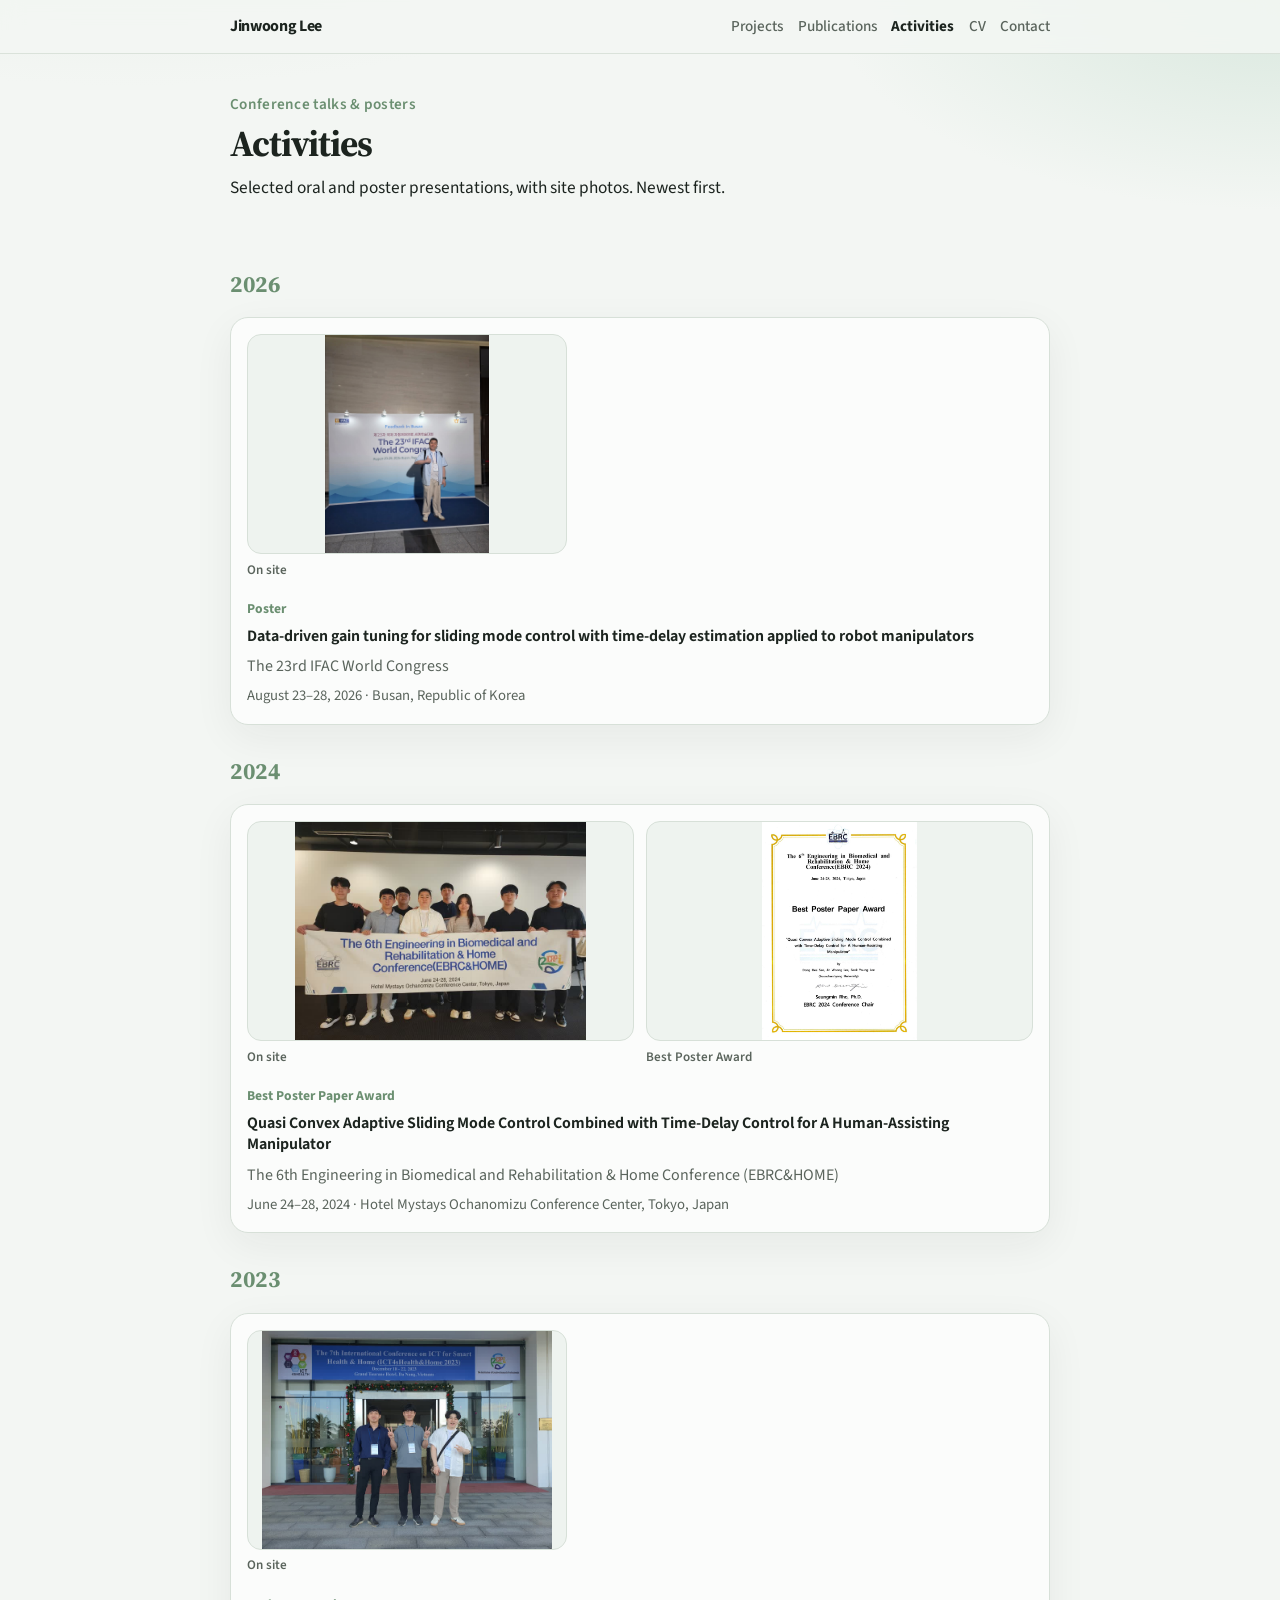
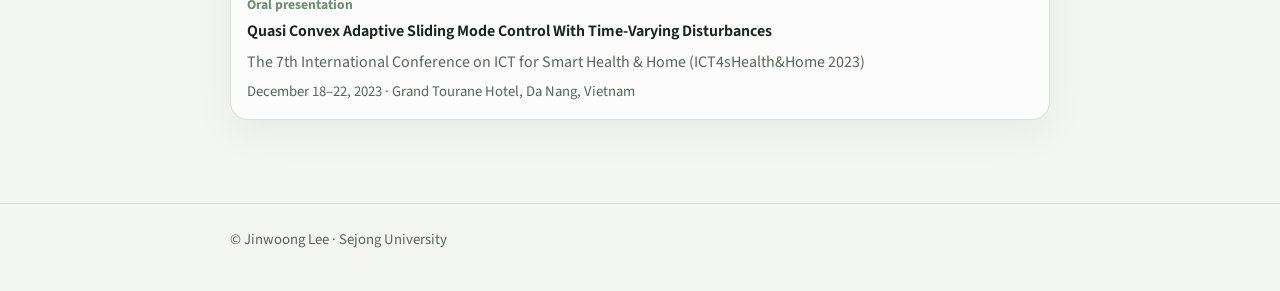
==== activities.html @ 3c183cfb "Reset site history without poster/slides/video assets" ====
<!DOCTYPE html>
<html lang="en">
<head>
  <meta charset="utf-8" />
  <meta name="viewport" content="width=device-width, initial-scale=1" />
  <title>Activities · Jinwoong Lee</title>
  <meta name="description" content="Conference oral and poster presentations by Jinwoong Lee." />
  <link rel="preconnect" href="https://fonts.googleapis.com" />
  <link rel="preconnect" href="https://fonts.gstatic.com" crossorigin />
  <link href="https://fonts.googleapis.com/css2?family=Source+Sans+3:ital,wght@0,400;0,500;0,600;0,700;1,400&family=Source+Serif+4:opsz,wght@8..60,500;8..60,600&display=swap" rel="stylesheet" />
  <link rel="stylesheet" href="styles.css" />
</head>
<body>
  <header class="site-header">
    <div class="wrap header-inner">
      <a class="brand" href="index.html">Jinwoong Lee</a>
      <nav aria-label="Primary">
        <a href="index.html#projects">Projects</a>
        <a href="publications.html">Publications</a>
        <a href="activities.html" class="is-active" aria-current="page">Activities</a>
        <a href="cv.html">CV</a>
        <a href="index.html#contact">Contact</a>
      </nav>
    </div>
  </header>

  <main id="top">
    <section class="wrap section page-hero">
      <p class="eyebrow">Conference talks &amp; posters</p>
      <h1>Activities</h1>
      <p class="lead">Selected oral and poster presentations, with site photos. Newest first.</p>
    </section>

    <section class="wrap section">
      <div class="year-block">
        <h2 class="year">2026</h2>
        <article class="activity-card">
          <div class="activity-media activity-media--single">
            <figure>
              <img class="activity-photo" src="assets/activities/2026-busan.jpg" alt="At IFAC World Congress 2026, Busan" width="720" height="960" loading="lazy" />
              <figcaption>On site</figcaption>
            </figure>
          </div>
          <div>
            <p class="activity-type">Poster</p>
            <p class="activity-title">Data-driven gain tuning for sliding mode control with time-delay estimation applied to robot manipulators</p>
            <p class="activity-venue">The 23rd IFAC World Congress</p>
            <p class="activity-meta">August 23–28, 2026 · Busan, Republic of Korea</p>
          </div>
        </article>
      </div>
      <div class="year-block">
        <h2 class="year">2024</h2>
        <article class="activity-card">
          <div class="activity-media">
            <figure>
              <img class="activity-photo" src="assets/activities/2024-tokyo.jpg" alt="At EBRC&amp;HOME 2024, Tokyo" width="720" height="540" loading="lazy" />
              <figcaption>On site</figcaption>
            </figure>
            <figure>
              <img class="activity-material activity-award" src="assets/activities/2024-tokyo-award.jpg" alt="Best Poster Paper Award certificate, EBRC 2024" width="1200" height="1696" loading="lazy" />
              <figcaption>Best Poster Award</figcaption>
            </figure>
          </div>
          <div>
            <p class="activity-type">Best Poster Paper Award</p>
            <p class="activity-title">Quasi Convex Adaptive Sliding Mode Control Combined with Time-Delay Control for A Human-Assisting Manipulator</p>
            <p class="activity-venue">The 6th Engineering in Biomedical and Rehabilitation &amp; Home Conference (EBRC&amp;HOME)</p>
            <p class="activity-meta">June 24–28, 2024 · Hotel Mystays Ochanomizu Conference Center, Tokyo, Japan</p>
          </div>

        </article>
      </div>
      <div class="year-block">
        <h2 class="year">2023</h2>
        <article class="activity-card">
          <div class="activity-media activity-media--single">
            <figure>
              <img class="activity-photo" src="assets/activities/2023-danang.jpg" alt="At ICT4sHealth&amp;Home 2023, Da Nang" width="720" height="540" loading="lazy" />
              <figcaption>On site</figcaption>
            </figure>
          </div>
          <div>
            <p class="activity-type">Oral presentation</p>
            <p class="activity-title">Quasi Convex Adaptive Sliding Mode Control With Time-Varying Disturbances</p>
            <p class="activity-venue">The 7th International Conference on ICT for Smart Health &amp; Home (ICT4sHealth&amp;Home 2023)</p>
            <p class="activity-meta">December 18–22, 2023 · Grand Tourane Hotel, Da Nang, Vietnam</p>
          </div>
        </article>
      </div>
    </section>
  </main>

  <footer class="site-footer">
    <div class="wrap">© Jinwoong Lee · Sejong University</div>
  </footer>
</body>
</html>
---- styles.css ----
:root {
  --bg: #f3f6f3;
  --card: #fbfcfb;
  --ink: #1c241f;
  --muted: #5a645c;
  --line: #d7e0d8;
  --accent: #6b8f71;
  --accent-soft: #e7efe8;
  --shadow: 0 12px 40px rgba(28, 36, 31, 0.06);
  --radius: 18px;
  --max: 820px;
}

* { box-sizing: border-box; }
html { scroll-behavior: smooth; }
body {
  margin: 0;
  font-family: "Source Sans 3", system-ui, sans-serif;
  color: var(--ink);
  background:
    radial-gradient(1200px 500px at 10% -10%, #e4ebe4 0%, transparent 55%),
    radial-gradient(900px 420px at 100% 0%, #d9e8de 0%, transparent 50%),
    var(--bg);
  line-height: 1.6;
}

a { color: var(--accent); text-decoration-thickness: 1px; text-underline-offset: 3px; }
a:hover { color: #4a6550; }

.wrap { width: min(var(--max), calc(100% - 2.5rem)); margin-inline: auto; }

.site-header {
  position: sticky;
  top: 0;
  z-index: 10;
  backdrop-filter: blur(10px);
  background: rgba(243, 246, 243, 0.88);
  border-bottom: 1px solid rgba(215, 224, 216, 0.9);
}
.header-inner {
  display: flex;
  align-items: center;
  justify-content: space-between;
  gap: 1rem;
  padding: 0.85rem 0;
}
.brand {
  font-weight: 700;
  color: var(--ink);
  text-decoration: none;
  letter-spacing: -0.02em;
}
nav { display: flex; flex-wrap: wrap; gap: 0.9rem; }
nav a {
  color: var(--muted);
  text-decoration: none;
  font-size: 0.95rem;
  font-weight: 500;
}
nav a:hover { color: var(--ink); }

.hero {
  display: grid;
  grid-template-columns: 160px 1fr;
  gap: 1.75rem;
  align-items: center;
  padding: 3rem 0 2rem;
}
.avatar {
  width: 160px;
  height: 160px;
  object-fit: cover;
  object-position: center 18%;
  border-radius: 28px;
  box-shadow: var(--shadow);
  border: 3px solid #fff;
  background: var(--accent-soft);
}
.eyebrow {
  margin: 0 0 0.35rem;
  color: var(--accent);
  font-weight: 600;
  font-size: 0.95rem;
  letter-spacing: 0.02em;
}
h1 {
  margin: 0;
  font-family: "Source Serif 4", Georgia, serif;
  font-size: clamp(2rem, 4vw, 2.6rem);
  line-height: 1.15;
  letter-spacing: -0.03em;
}
.ko {
  display: inline-block;
  margin-left: 0.35rem;
  color: var(--muted);
  font-size: 0.55em;
  font-weight: 500;
  vertical-align: middle;
}
.affiliation {
  margin: 0.85rem 0 1rem;
  color: var(--muted);
}
.links { display: flex; flex-wrap: wrap; gap: 0.85rem; margin: 0; }
.links a {
  display: inline-flex;
  align-items: center;
  padding: 0.35rem 0.75rem;
  border-radius: 999px;
  background: var(--card);
  border: 1px solid var(--line);
  text-decoration: none;
  font-size: 0.92rem;
  font-weight: 600;
}
.links a:hover { background: var(--accent-soft); }

.section { padding: 1.6rem 0 0.4rem; }
.section h2 {
  margin: 0 0 0.9rem;
  font-family: "Source Serif 4", Georgia, serif;
  font-size: 1.45rem;
  letter-spacing: -0.02em;
}
.lead { font-size: 1.08rem; margin: 0 0 0.75rem; max-width: 62ch; }
.meta { margin: 0; color: var(--muted); }

.tags {
  list-style: none;
  display: flex;
  flex-wrap: wrap;
  gap: 0.55rem;
  padding: 0;
  margin: 0;
}
.tags li {
  padding: 0.4rem 0.8rem;
  border-radius: 999px;
  background: var(--accent-soft);
  color: #3d5544;
  font-size: 0.92rem;
  font-weight: 600;
}

.timeline {
  list-style: none;
  margin: 0;
  padding: 0;
  display: grid;
  gap: 1rem;
}
.timeline li {
  display: grid;
  grid-template-columns: 9.5rem 1fr;
  gap: 1rem;
  padding: 1rem 1.1rem;
  background: var(--card);
  border: 1px solid var(--line);
  border-radius: var(--radius);
  box-shadow: var(--shadow);
}
.when {
  color: var(--accent);
  font-weight: 700;
  font-size: 0.92rem;
}
.what .note {
  display: block;
  margin-top: 0.25rem;
  color: var(--muted);
  font-size: 0.92rem;
}

.pubs {
  margin: 0;
  padding-left: 1.2rem;
  display: grid;
  gap: 1.1rem;
}
.pubs li { padding-left: 0.2rem; }
.badge {
  display: inline-block;
  margin-right: 0.35rem;
  padding: 0.12rem 0.45rem;
  border-radius: 999px;
  background: #e4ebe5;
  color: #3f5346;
  font-size: 0.75rem;
  font-weight: 700;
  vertical-align: 0.1em;
}
.pubs a { font-weight: 600; white-space: nowrap; }

.contact-list {
  list-style: none;
  margin: 0;
  padding: 1rem 1.1rem;
  background: var(--card);
  border: 1px solid var(--line);
  border-radius: var(--radius);
  box-shadow: var(--shadow);
}
.contact-list li {
  display: grid;
  grid-template-columns: 7rem 1fr;
  gap: 0.75rem;
  padding: 0.45rem 0;
  border-bottom: 1px solid var(--line);
}
.contact-list li:last-child { border-bottom: 0; }
.contact-list span { color: var(--muted); font-weight: 600; }

.site-footer {
  margin-top: 3rem;
  padding: 1.5rem 0 2.5rem;
  color: var(--muted);
  font-size: 0.92rem;
  border-top: 1px solid var(--line);
}

@media (max-width: 700px) {
  .hero { grid-template-columns: 1fr; }
  .avatar { width: 120px; height: 120px; border-radius: 22px; }
  .timeline li, .contact-list li { grid-template-columns: 1fr; gap: 0.25rem; }
  nav { gap: 0.65rem; }
}

.year-block { margin: 1.25rem 0 1.75rem; }
.year {
  margin: 0 0 0.75rem;
  font-family: "Source Serif 4", Georgia, serif;
  font-size: 1.15rem;
  color: var(--accent);
}


.activity-type { margin: 0 0 0.35rem; color: var(--accent); font-size: 0.85rem; font-weight: 700; }
.activity-title { margin: 0 0 0.45rem; font-weight: 650; line-height: 1.35; }
.activity-venue { margin: 0 0 0.25rem; color: var(--muted); }
.activity-meta { margin: 0; color: var(--muted); font-size: 0.92rem; }


nav a.is-active {
  color: var(--ink);
  font-weight: 700;
}
.page-hero { padding-top: 2.4rem; }
.page-hero h1 {
  margin: 0 0 0.6rem;
  font-family: "Source Serif 4", Georgia, serif;
  font-size: clamp(1.8rem, 3.5vw, 2.3rem);
  letter-spacing: -0.03em;
}
.teaser-grid {
  display: grid;
  grid-template-columns: repeat(2, minmax(0, 1fr));
  gap: 1rem;
}
.teaser-card {
  display: block;
  padding: 1.1rem 1.15rem;
  background: var(--card);
  border: 1px solid var(--line);
  border-radius: var(--radius);
  box-shadow: var(--shadow);
  text-decoration: none;
  color: inherit;
  transition: border-color 0.15s ease, transform 0.15s ease;
}
.teaser-card:hover {
  border-color: #b7c9bb;
  transform: translateY(-1px);
  color: inherit;
}
.teaser-label {
  margin: 0 0 0.35rem;
  color: var(--accent);
  font-size: 0.85rem;
  font-weight: 700;
}
.teaser-title {
  margin: 0 0 0.65rem;
  font-weight: 650;
  line-height: 1.35;
}
.teaser-more {
  margin: 0;
  color: var(--accent);
  font-weight: 600;
  font-size: 0.92rem;
}
@media (max-width: 700px) {
  .teaser-grid { grid-template-columns: 1fr; }
}

.activity-card {
  display: grid;
  gap: 1.1rem;
  padding: 1rem;
  background: var(--card);
  border: 1px solid var(--line);
  border-radius: var(--radius);
  box-shadow: var(--shadow);
}
.activity-media {
  display: grid;
  grid-template-columns: 1fr 1fr;
  gap: 0.75rem;
  align-items: start;
}
.activity-media--single {
  grid-template-columns: minmax(160px, 320px);
}
.activity-media figure {
  margin: 0;
  display: flex;
  flex-direction: column;
  justify-content: flex-start;
  min-height: 0;
}
.activity-media figcaption {
  margin-top: 0.35rem;
  color: var(--muted);
  font-size: 0.82rem;
  font-weight: 600;
}
.activity-photo,
.activity-material {
  width: 100%;
  height: 220px;
  border-radius: 14px;
  display: block;
  background: #eef3ef;
  border: 1px solid var(--line);
  object-fit: contain;
  object-position: center;
}
.activity-media {
  align-items: start;
}
@media (max-width: 700px) {
  .activity-media { grid-template-columns: 1fr; }
  .activity-media--single { grid-template-columns: 1fr; }
}

.meta.advisor { margin-top: 0.35rem; }

.section-head { display: flex; flex-wrap: wrap; align-items: baseline; justify-content: space-between; gap: 0.5rem 1rem; }
.section-head h2 { margin: 0; }
.section-note { margin: 0; color: var(--muted); font-size: 0.95rem; }

.project-grid {
  display: grid;
  grid-template-columns: repeat(2, minmax(0, 1fr));
  gap: 1rem;
  margin-top: 1rem;
}
.project-card {
  display: flex;
  flex-direction: column;
  overflow: hidden;
  background: var(--card);
  border: 1px solid var(--line);
  border-radius: var(--radius);
  box-shadow: var(--shadow);
  text-decoration: none;
  color: inherit;
  transition: border-color 0.15s ease, transform 0.15s ease;
}
.project-card:hover {
  border-color: #b7c9bb;
  transform: translateY(-2px);
  color: inherit;
}
.project-card img,
.project-fallback {
  width: 100%;
  aspect-ratio: 4 / 3;
  object-fit: contain;
  object-position: center top;
  background: var(--accent-soft);
  display: block;
}
.project-fallback {
  display: grid;
  place-items: center;
  font-family: "Source Serif 4", Georgia, serif;
  font-weight: 600;
  color: #3d5544;
  letter-spacing: -0.02em;
}
.project-body { padding: 1rem 1.05rem 1.15rem; }
.project-label {
  margin: 0 0 0.35rem;
  color: var(--accent);
  font-size: 0.82rem;
  font-weight: 700;
}
.project-body h3 {
  margin: 0 0 0.45rem;
  font-family: "Source Serif 4", Georgia, serif;
  font-size: 1.15rem;
  letter-spacing: -0.02em;
  line-height: 1.3;
}
.project-body p {
  margin: 0;
  color: var(--muted);
  font-size: 0.95rem;
}
@media (max-width: 700px) {
  .project-grid { grid-template-columns: 1fr; }
}

@media print {
  .site-header, .site-footer, nav { display: none !important; }
  body { background: #fff; }
  .wrap { width: 100%; }
}

.activity-media--with-video {
  grid-template-columns: 1fr 1fr;
}
.activity-video-wrap {
  width: 100%;
  display: flex;
  flex-direction: column;
  align-items: stretch;
  min-width: 0;
}
.activity-video {
  width: 100%;
  height: 220px;
  border-radius: 14px;
  display: block;
  background: #eef3ef;
  border: 1px solid var(--line);
  object-fit: contain;
  object-position: center center;
}
.activity-award {
  height: 220px;
}
.activity-note {
  margin: 0.55rem 0 0;
  color: var(--muted);
  font-size: 0.9rem;
  line-height: 1.45;
}
@media (max-width: 700px) {
  .activity-media--with-video { grid-template-columns: 1fr; }
  .activity-photo,
  .activity-material,
  .activity-award { height: 200px; }
  .activity-video { height: 200px; }
}
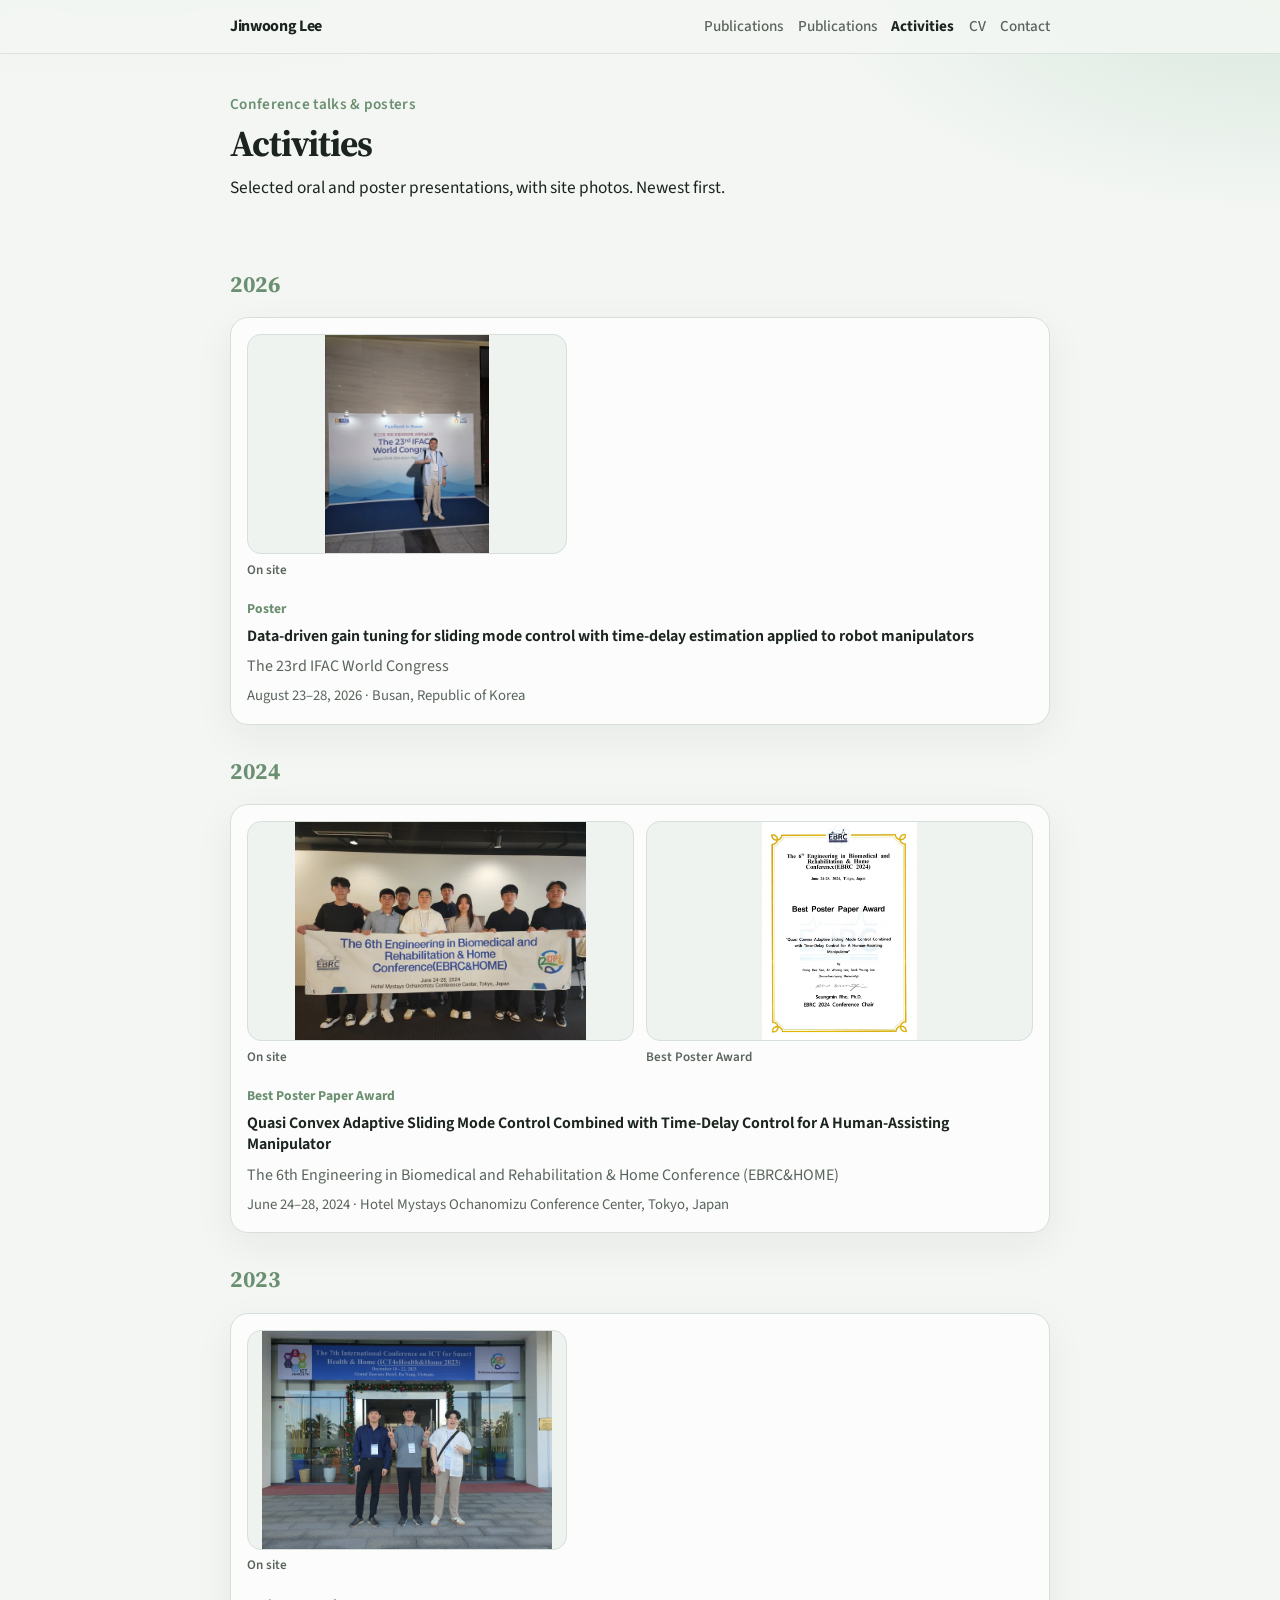
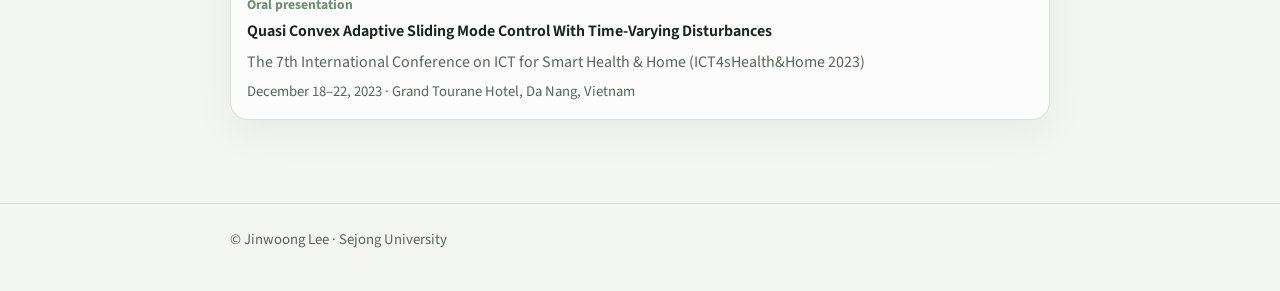
==== commit ca2dc211: "Drop Projects nav link on activities.html" ====
--- a/activities.html
+++ b/activities.html
@@ -15,7 +15,7 @@
     <div class="wrap header-inner">
       <a class="brand" href="index.html">Jinwoong Lee</a>
       <nav aria-label="Primary">
-        <a href="index.html#projects">Projects</a>
+        <a href="publications.html">Publications</a>
         <a href="publications.html">Publications</a>
         <a href="activities.html" class="is-active" aria-current="page">Activities</a>
         <a href="cv.html">CV</a>
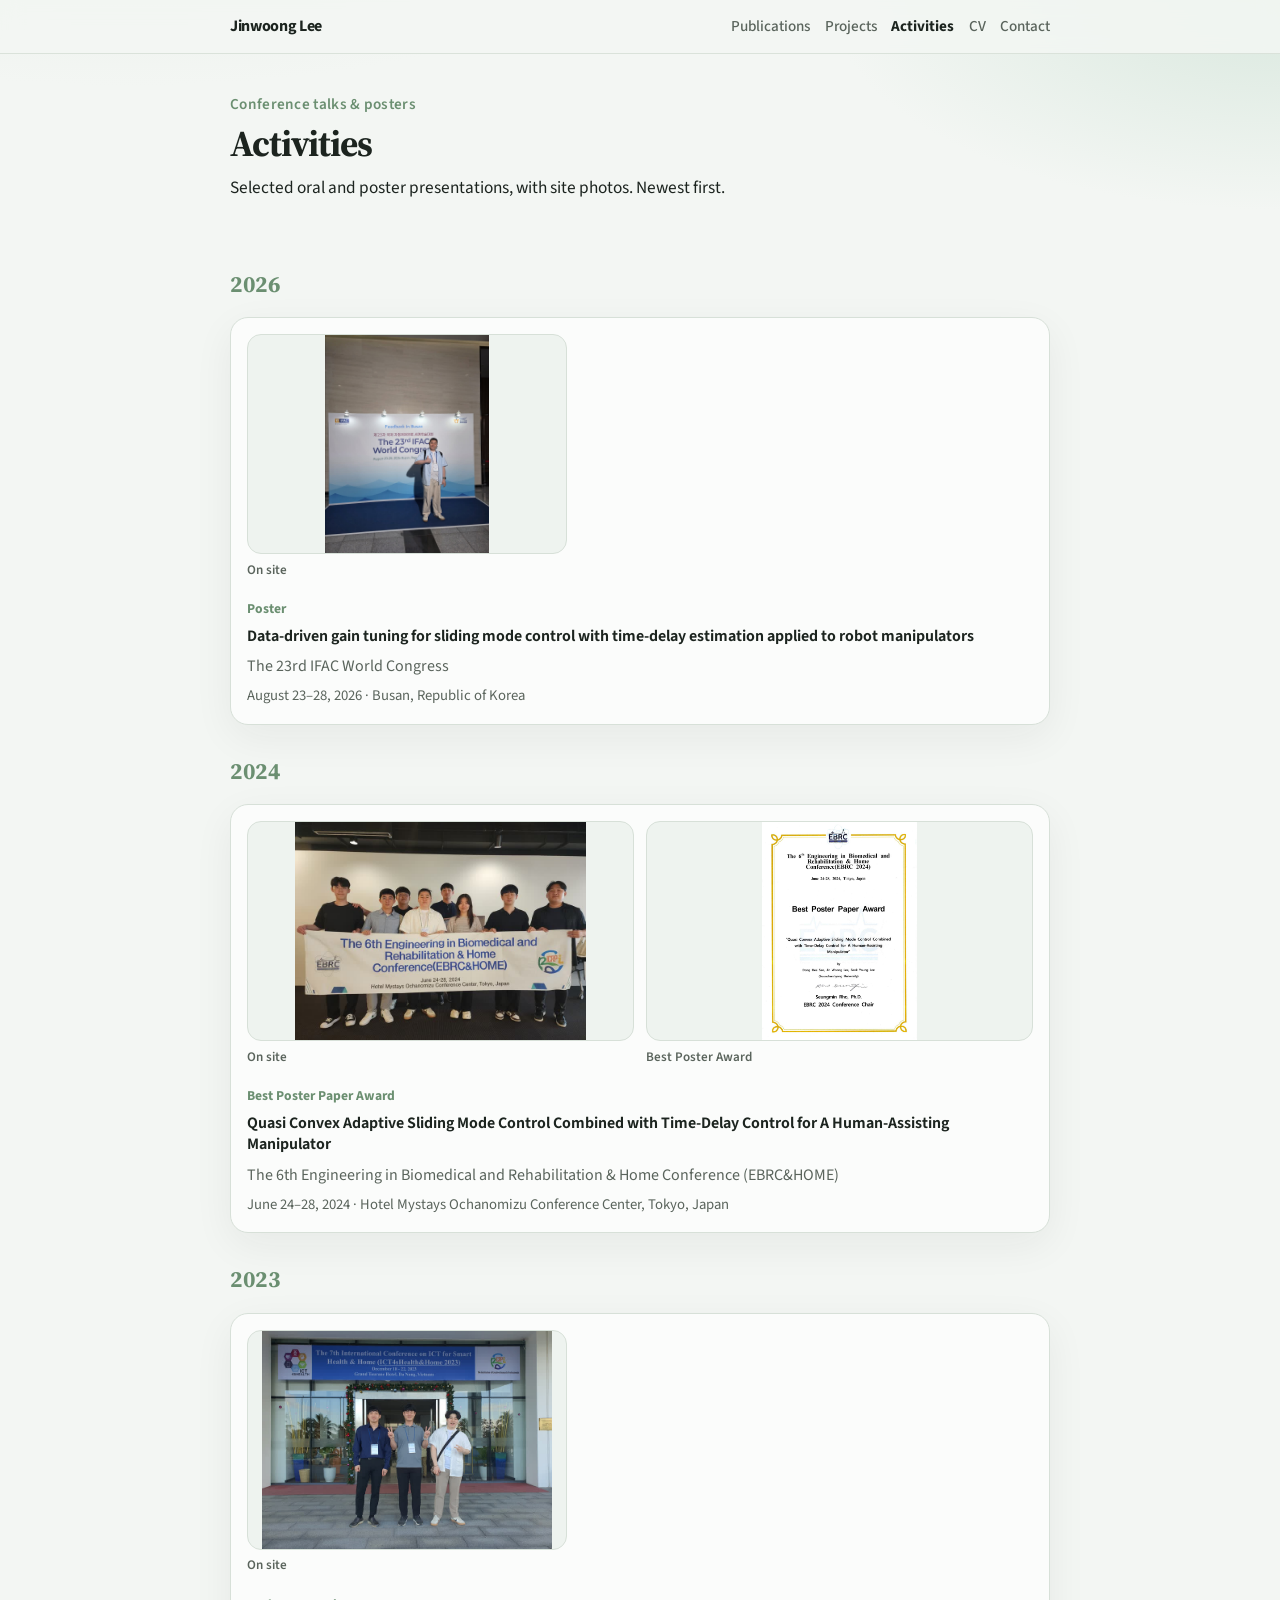
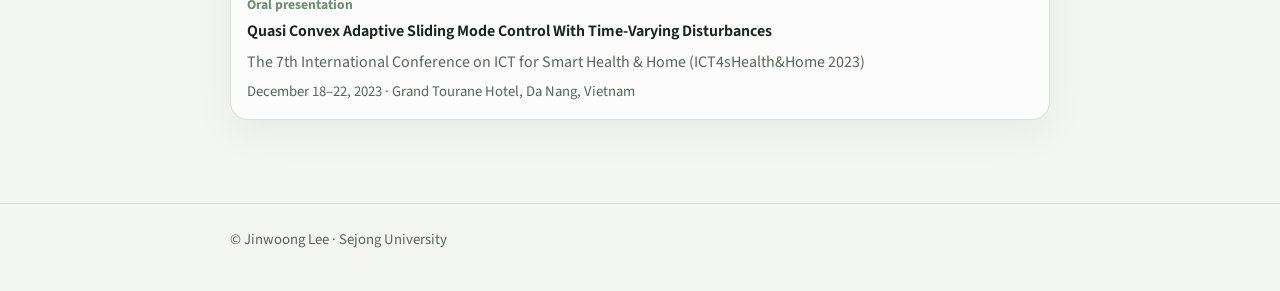
==== commit 9bb7132c: "Add Projects section: activities.html" ====
--- a/activities.html
+++ b/activities.html
@@ -16,7 +16,7 @@
       <a class="brand" href="index.html">Jinwoong Lee</a>
       <nav aria-label="Primary">
         <a href="publications.html">Publications</a>
-        <a href="publications.html">Publications</a>
+        <a href="projects.html">Projects</a>
         <a href="activities.html" class="is-active" aria-current="page">Activities</a>
         <a href="cv.html">CV</a>
         <a href="index.html#contact">Contact</a>
--- a/styles.css
+++ b/styles.css
@@ -455,3 +455,56 @@
   .activity-award { height: 200px; }
   .activity-video { height: 200px; }
 }
+
+/* Publications carousel: two cards visible, arrow to advance */
+.carousel {
+  position: relative;
+  display: grid;
+  grid-template-columns: auto 1fr auto;
+  align-items: center;
+  gap: 0.55rem;
+}
+.carousel-viewport {
+  overflow: hidden;
+  min-width: 0;
+}
+.carousel-track {
+  display: grid;
+  grid-auto-flow: column;
+  grid-auto-columns: calc((100% - 1rem) / 2);
+  gap: 1rem;
+  transition: transform 0.35s ease;
+  will-change: transform;
+}
+.carousel-track .project-card {
+  min-width: 0;
+}
+.carousel-btn {
+  appearance: none;
+  border: 1px solid var(--line);
+  background: var(--card);
+  color: var(--ink);
+  width: 2.4rem;
+  height: 2.4rem;
+  border-radius: 999px;
+  box-shadow: var(--shadow);
+  font-size: 1.45rem;
+  line-height: 1;
+  cursor: pointer;
+  display: grid;
+  place-items: center;
+  padding: 0;
+}
+.carousel-btn:hover {
+  border-color: #b7c9bb;
+  color: var(--accent);
+}
+.carousel-btn[hidden] {
+  visibility: hidden;
+  pointer-events: none;
+}
+@media (max-width: 700px) {
+  .carousel-track {
+    grid-auto-columns: 100%;
+  }
+}
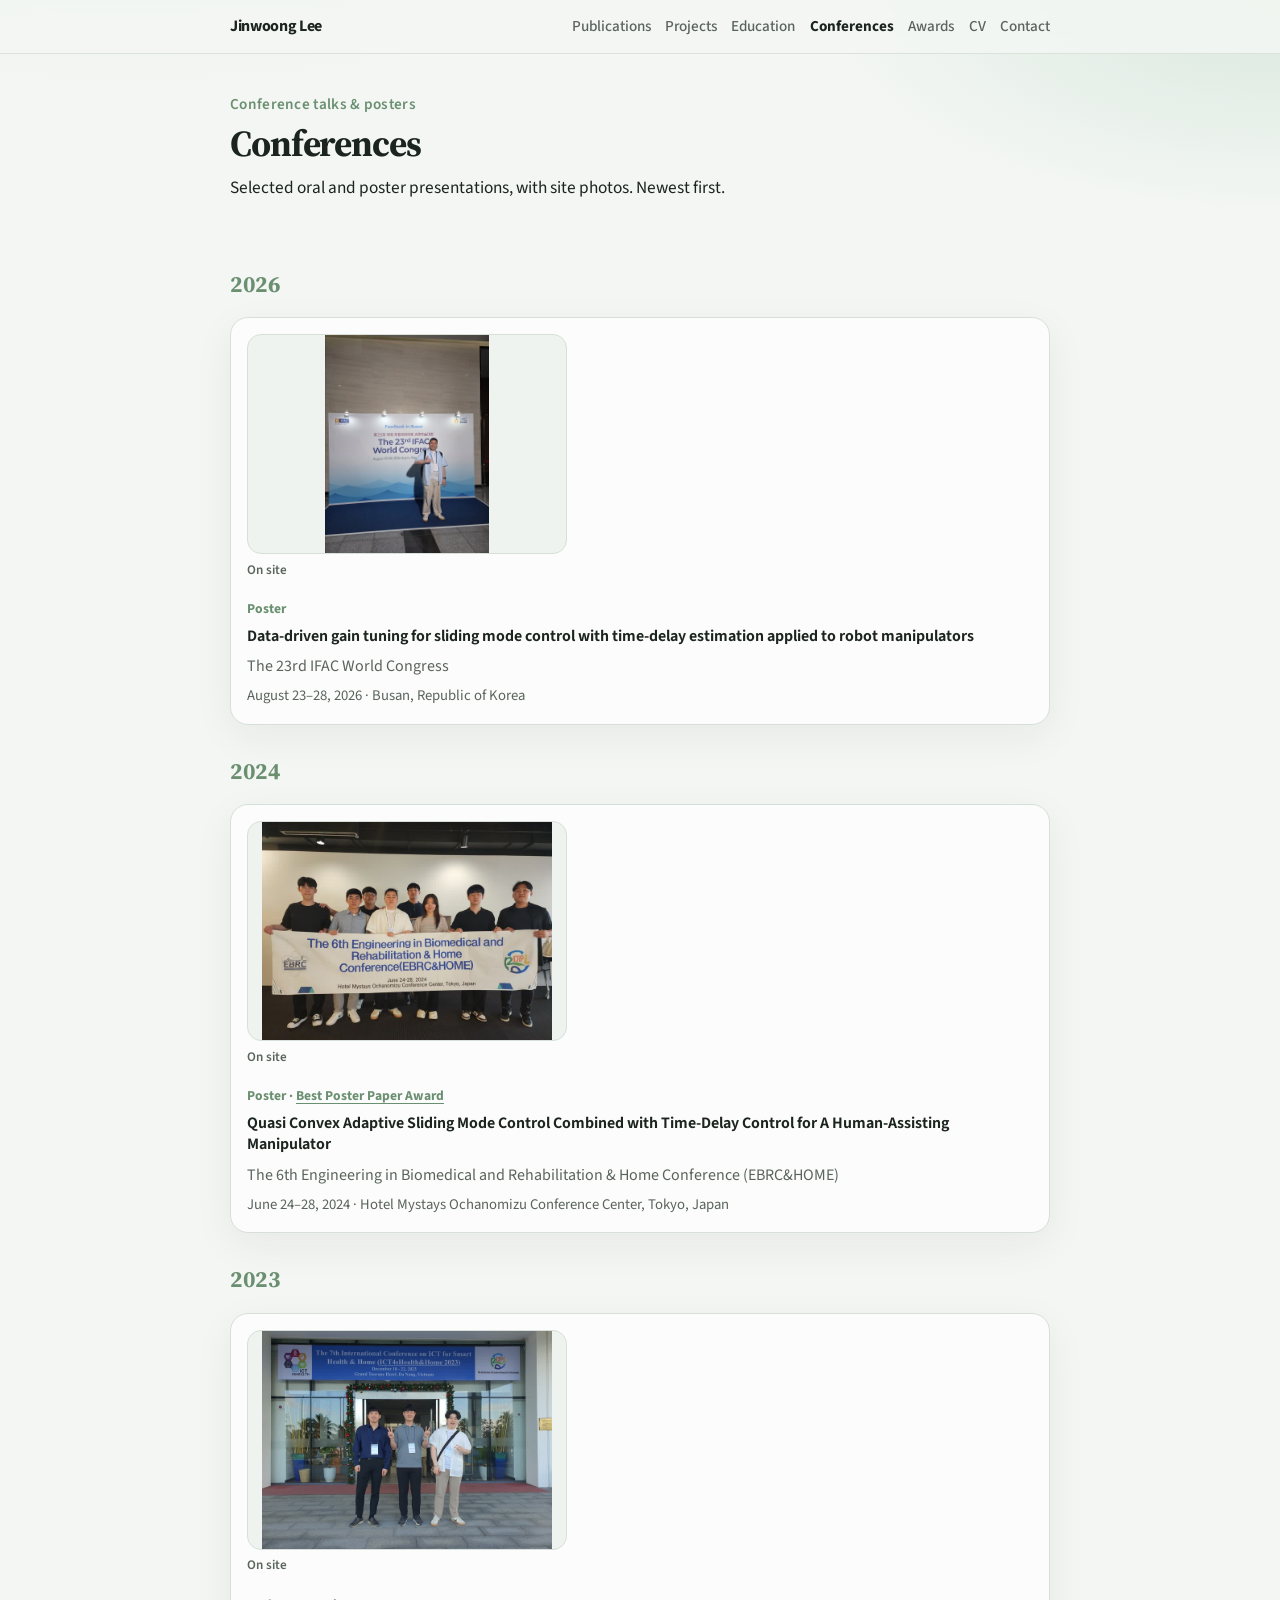
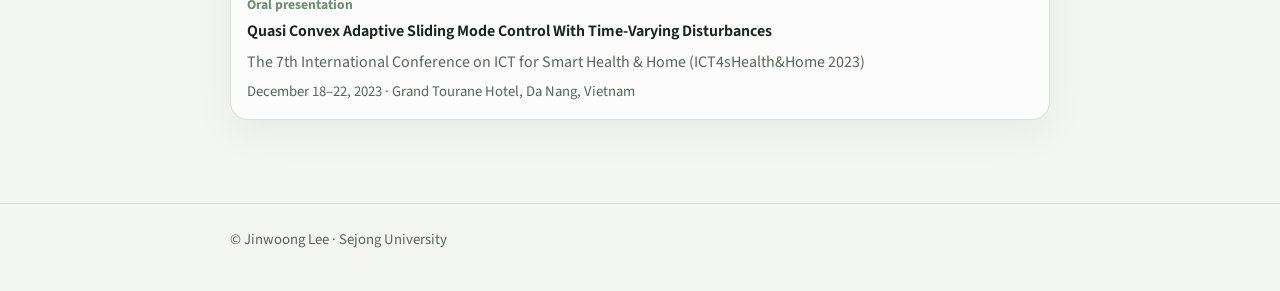
==== commit dbc73873: "Split Education, Conferences, Awards: activities.html" ====
--- a/activities.html
+++ b/activities.html
@@ -3,8 +3,10 @@
 <head>
   <meta charset="utf-8" />
   <meta name="viewport" content="width=device-width, initial-scale=1" />
-  <title>Activities · Jinwoong Lee</title>
-  <meta name="description" content="Conference oral and poster presentations by Jinwoong Lee." />
+  <title>Moved to Conferences · Jinwoong Lee</title>
+  <meta http-equiv="refresh" content="0; url=conferences.html" />
+  <link rel="canonical" href="conferences.html" />
+  <meta name="description" content="This page has moved to conferences.html." />
   <link rel="preconnect" href="https://fonts.googleapis.com" />
   <link rel="preconnect" href="https://fonts.gstatic.com" crossorigin />
   <link href="https://fonts.googleapis.com/css2?family=Source+Sans+3:ital,wght@0,400;0,500;0,600;0,700;1,400&family=Source+Serif+4:opsz,wght@8..60,500;8..60,600&display=swap" rel="stylesheet" />
@@ -17,7 +19,9 @@
       <nav aria-label="Primary">
         <a href="publications.html">Publications</a>
         <a href="projects.html">Projects</a>
-        <a href="activities.html" class="is-active" aria-current="page">Activities</a>
+        <a href="education.html">Education</a>
+        <a href="conferences.html">Conferences</a>
+        <a href="awards.html">Awards</a>
         <a href="cv.html">CV</a>
         <a href="index.html#contact">Contact</a>
       </nav>
@@ -26,68 +30,8 @@
 
   <main id="top">
     <section class="wrap section page-hero">
-      <p class="eyebrow">Conference talks &amp; posters</p>
-      <h1>Activities</h1>
-      <p class="lead">Selected oral and poster presentations, with site photos. Newest first.</p>
-    </section>
-
-    <section class="wrap section">
-      <div class="year-block">
-        <h2 class="year">2026</h2>
-        <article class="activity-card">
-          <div class="activity-media activity-media--single">
-            <figure>
-              <img class="activity-photo" src="assets/activities/2026-busan.jpg" alt="At IFAC World Congress 2026, Busan" width="720" height="960" loading="lazy" />
-              <figcaption>On site</figcaption>
-            </figure>
-          </div>
-          <div>
-            <p class="activity-type">Poster</p>
-            <p class="activity-title">Data-driven gain tuning for sliding mode control with time-delay estimation applied to robot manipulators</p>
-            <p class="activity-venue">The 23rd IFAC World Congress</p>
-            <p class="activity-meta">August 23–28, 2026 · Busan, Republic of Korea</p>
-          </div>
-        </article>
-      </div>
-      <div class="year-block">
-        <h2 class="year">2024</h2>
-        <article class="activity-card">
-          <div class="activity-media">
-            <figure>
-              <img class="activity-photo" src="assets/activities/2024-tokyo.jpg" alt="At EBRC&amp;HOME 2024, Tokyo" width="720" height="540" loading="lazy" />
-              <figcaption>On site</figcaption>
-            </figure>
-            <figure>
-              <img class="activity-material activity-award" src="assets/activities/2024-tokyo-award.jpg" alt="Best Poster Paper Award certificate, EBRC 2024" width="1200" height="1696" loading="lazy" />
-              <figcaption>Best Poster Award</figcaption>
-            </figure>
-          </div>
-          <div>
-            <p class="activity-type">Best Poster Paper Award</p>
-            <p class="activity-title">Quasi Convex Adaptive Sliding Mode Control Combined with Time-Delay Control for A Human-Assisting Manipulator</p>
-            <p class="activity-venue">The 6th Engineering in Biomedical and Rehabilitation &amp; Home Conference (EBRC&amp;HOME)</p>
-            <p class="activity-meta">June 24–28, 2024 · Hotel Mystays Ochanomizu Conference Center, Tokyo, Japan</p>
-          </div>
-
-        </article>
-      </div>
-      <div class="year-block">
-        <h2 class="year">2023</h2>
-        <article class="activity-card">
-          <div class="activity-media activity-media--single">
-            <figure>
-              <img class="activity-photo" src="assets/activities/2023-danang.jpg" alt="At ICT4sHealth&amp;Home 2023, Da Nang" width="720" height="540" loading="lazy" />
-              <figcaption>On site</figcaption>
-            </figure>
-          </div>
-          <div>
-            <p class="activity-type">Oral presentation</p>
-            <p class="activity-title">Quasi Convex Adaptive Sliding Mode Control With Time-Varying Disturbances</p>
-            <p class="activity-venue">The 7th International Conference on ICT for Smart Health &amp; Home (ICT4sHealth&amp;Home 2023)</p>
-            <p class="activity-meta">December 18–22, 2023 · Grand Tourane Hotel, Da Nang, Vietnam</p>
-          </div>
-        </article>
-      </div>
+      <h1>Conferences</h1>
+      <p class="lead">This page has moved to <a href="conferences.html">Conferences</a>.</p>
     </section>
   </main>
 
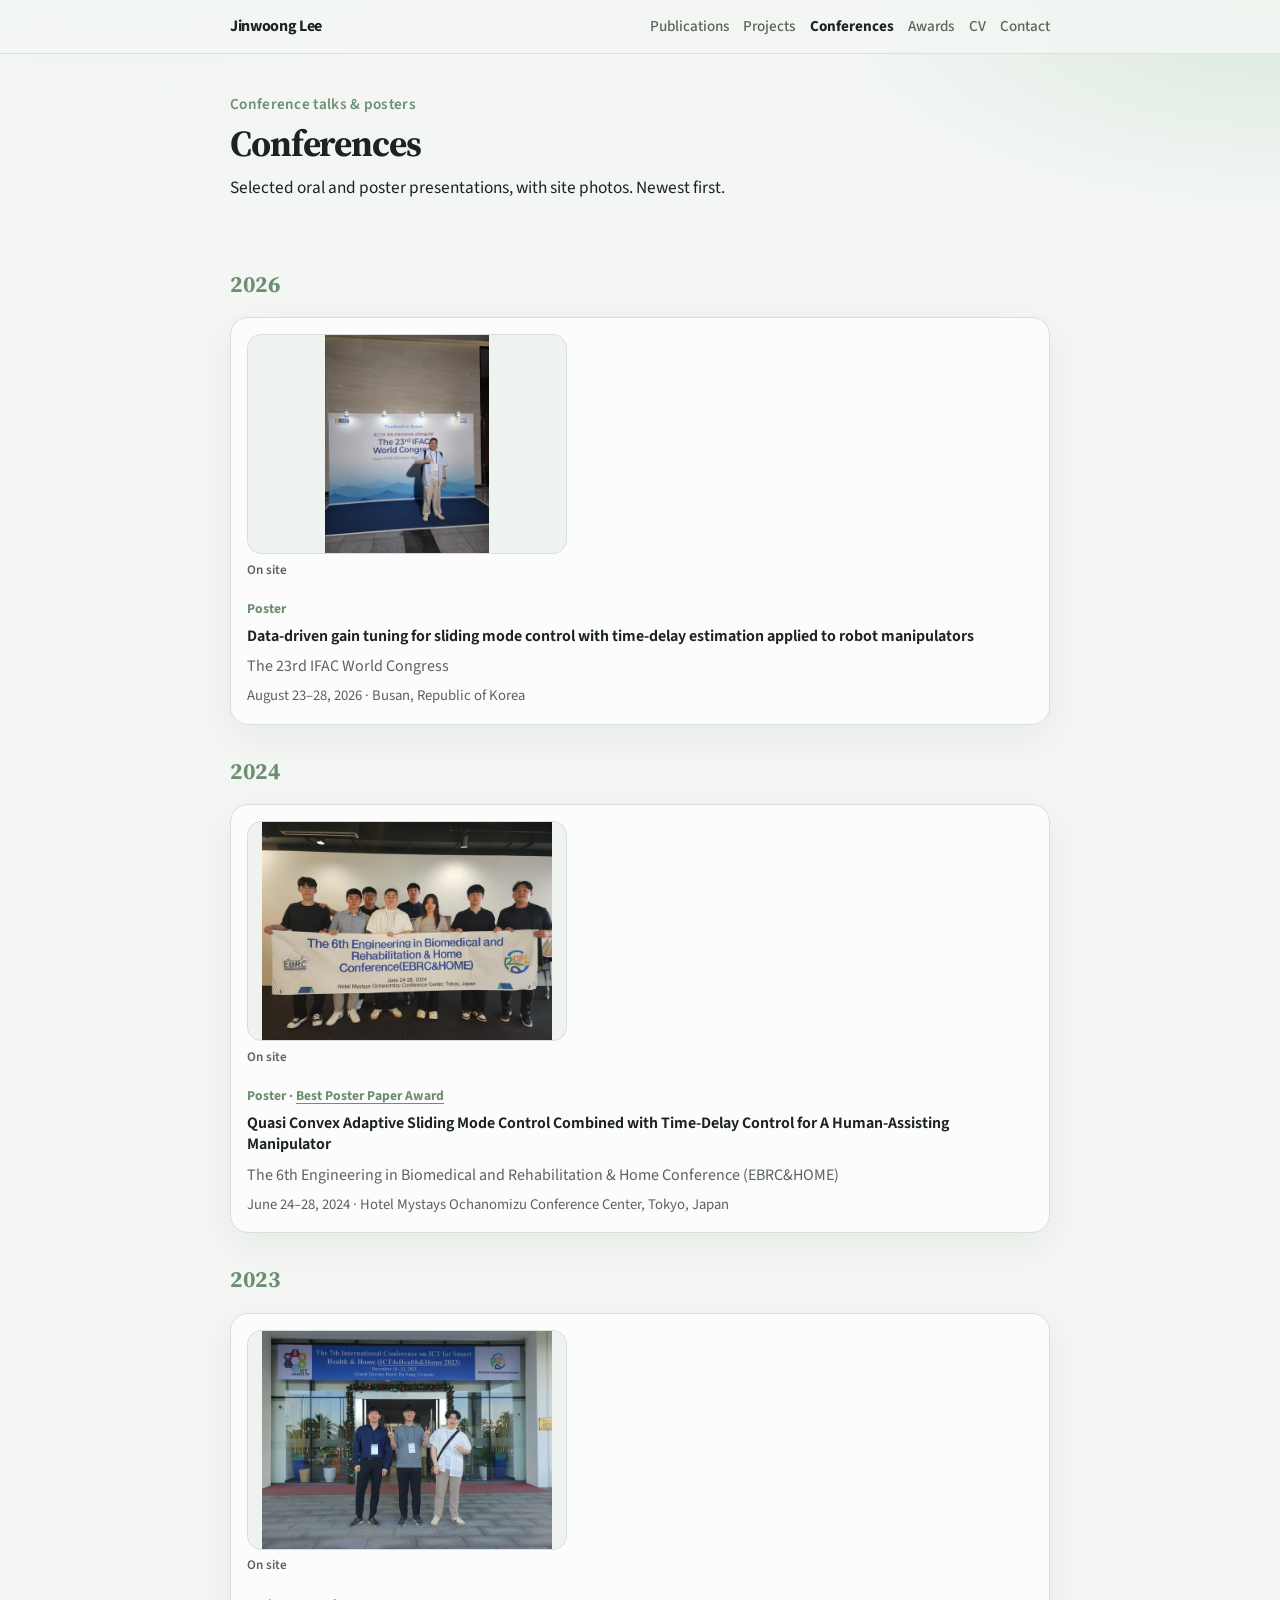
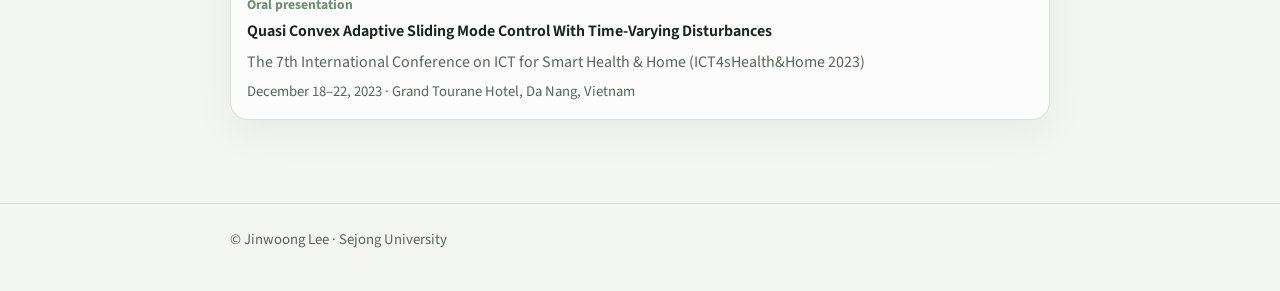
==== commit 021e33ad: "Move Education to home page: activities.html" ====
--- a/activities.html
+++ b/activities.html
@@ -19,7 +19,6 @@
       <nav aria-label="Primary">
         <a href="publications.html">Publications</a>
         <a href="projects.html">Projects</a>
-        <a href="education.html">Education</a>
         <a href="conferences.html">Conferences</a>
         <a href="awards.html">Awards</a>
         <a href="cv.html">CV</a>
